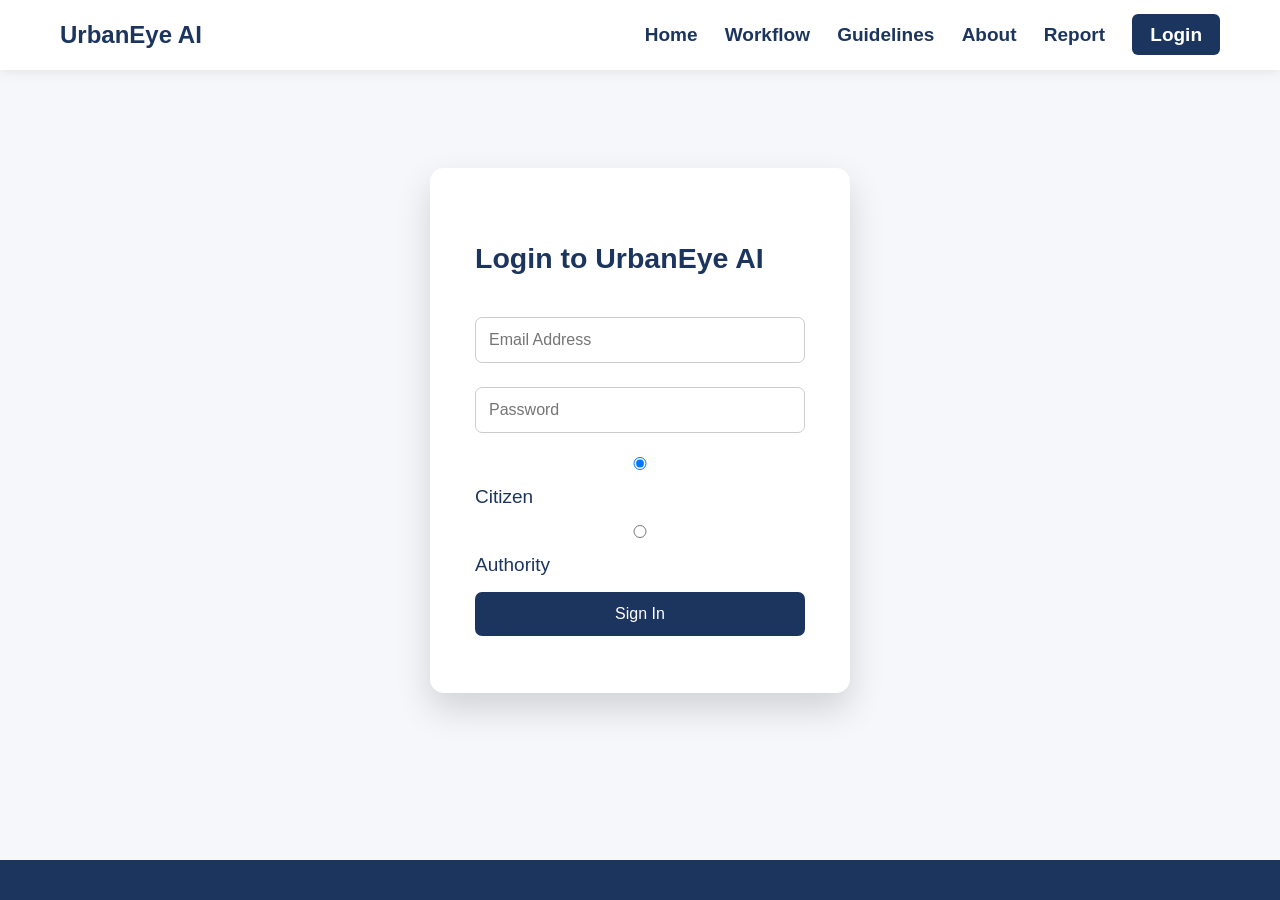
==== authority.html @ 593037b5 "initial commit" ====
<!DOCTYPE html>
<html>
<head>
<title>Authority Panel</title>
<link rel="stylesheet" href="css/style.css">
</head>
<body>

<h1 style="text-align:center">Authority Panel</h1>

<div id="authorityReports" class="history"></div>

<script src="js/script.js"></script>
</body>
</html>
---- css/style.css ----
*{box-sizing:border-box}
body{margin:0;font-family:'Segoe UI',Arial;background:#f5f7fb;color:#1c355e;font-size:19px;line-height:1.6}

/* NAVBAR */
.navbar{display:flex;justify-content:space-between;align-items:center;padding:16px 60px;background:white;
box-shadow:0 2px 12px rgba(0,0,0,.08);position:sticky;top:0;z-index:100}

.logo{font-size:24px;font-weight:700}

.nav-links a{margin-left:22px;text-decoration:none;color:#1c355e;font-weight:600}

.login-btn{background:#1c355e;color:white !important;padding:10px 18px;border-radius:6px;font-weight:600}

/* HERO */
.hero{
height:520px;
display:flex;
align-items:center;
justify-content:center;
text-align:center;
color:white;
background:linear-gradient(rgba(0,0,0,.6),rgba(0,0,0,.6)),
url('https://images.unsplash.com/photo-1480714378408-67cf0d13bc1b');
background-size:cover;background-position:center
}

.hero h1{font-size:60px;margin-bottom:12px}
.hero p{font-size:22px;max-width:720px;margin:auto}

.hero-buttons a{
display:inline-block;
margin:12px;
padding:12px 22px;
border-radius:6px;
text-decoration:none;
font-weight:600
}

.btn-primary{background:#2b9ed8;color:white}
.btn-secondary{border:2px solid white;color:white}

/* FEATURE CARDS */
.cards{display:flex;gap:35px;justify-content:center;flex-wrap:wrap;margin-top:50px}

.card{
background:white;
padding:35px;
width:300px;
border-radius:14px;
box-shadow:0 12px 28px rgba(0,0,0,.08);
transition:.35s;
text-align:center
}

.card img{width:90px;margin-bottom:18px}
.card:hover{transform:translateY(-8px) scale(1.03)}

/* SECTION */
.section{padding:90px 70px;text-align:center}

/* WORKFLOW */
.timeline{max-width:750px;margin:auto;margin-top:50px;text-align:left}

.step{
display:flex;
gap:20px;
margin-bottom:35px;
opacity:0;
transform:translateY(20px);
animation:fadeUp 1s forwards
}

.step:nth-child(2){animation-delay:.2s}
.step:nth-child(3){animation-delay:.4s}
.step:nth-child(4){animation-delay:.6s}
.step:nth-child(5){animation-delay:.8s}

.circle{
width:50px;height:50px;background:#1c355e;color:white;
border-radius:50%;
display:flex;align-items:center;justify-content:center;
font-weight:bold;font-size:18px
}

@keyframes fadeUp{to{opacity:1;transform:translateY(0)}}

/* GUIDELINES */
.guidelines-grid{
display:grid;
grid-template-columns:repeat(auto-fit,minmax(260px,1fr));
gap:28px;margin-top:40px
}

.rule{
background:white;padding:28px;border-radius:12px;
box-shadow:0 6px 18px rgba(0,0,0,.1)
}

.links{
margin-top:40px;
display:grid;
grid-template-columns:repeat(auto-fit,minmax(220px,1fr));
gap:20px
}

.link-card{
background:white;padding:25px;border-radius:10px;
box-shadow:0 6px 18px rgba(0,0,0,.1)
}

/* ABOUT */
.about-container{
display:flex;
align-items:center;
justify-content:center;
gap:40px;
flex-wrap:wrap;
margin-top:40px
}

.about-container img{
width:420px;
border-radius:12px;
box-shadow:0 10px 25px rgba(0,0,0,.15)
}

.about-text{max-width:520px;text-align:left;font-size:20px}

/* LOGIN */
.login-wrapper{display:flex;justify-content:center;align-items:center;height:80vh}

.login-card{
width:420px;background:white;padding:45px;border-radius:14px;
box-shadow:0 16px 35px rgba(0,0,0,.15)
}

input,button{
width:100%;padding:13px;margin:12px 0;border-radius:7px;border:1px solid #ccc;font-size:16px
}

button{background:#1c355e;color:white;border:none;cursor:pointer}

/* REPORT */
.report-area{
max-width:520px;margin:auto;background:white;padding:45px;border-radius:14px;
box-shadow:0 12px 30px rgba(0,0,0,.12)
}

.report-list{max-width:900px;margin:auto;margin-top:40px}

.report-item{
background:white;padding:22px;border-radius:12px;margin-bottom:16px;
box-shadow:0 6px 18px rgba(0,0,0,.1);
display:flex;gap:20px;align-items:center
}

.report-item img{width:130px;border-radius:10px}

/* FOOTER */
footer{background:#1c355e;color:white;padding:60px;margin-top:70px}

.footer-grid{display:flex;justify-content:space-between;flex-wrap:wrap}

.footer-grid a{color:white;text-decoration:none;display:block;margin:6px 0}

.report-box{
max-width:400px;
margin:40px auto;
background:#fff;
padding:30px;
border-radius:10px;
box-shadow:0 6px 18px rgba(0,0,0,0.1);
text-align:center;
}

.report-box input{
width:100%;
margin-bottom:15px;
}

.report-box button{
padding:10px 20px;
background:#1c355e;
color:white;
border:none;
border-radius:6px;
cursor:pointer;
}

.history{
max-width:900px;
margin:40px auto;
display:flex;
flex-wrap:wrap;
gap:20px;
justify-content:center;
}

.history img{
width:160px;
border-radius:8px;
}
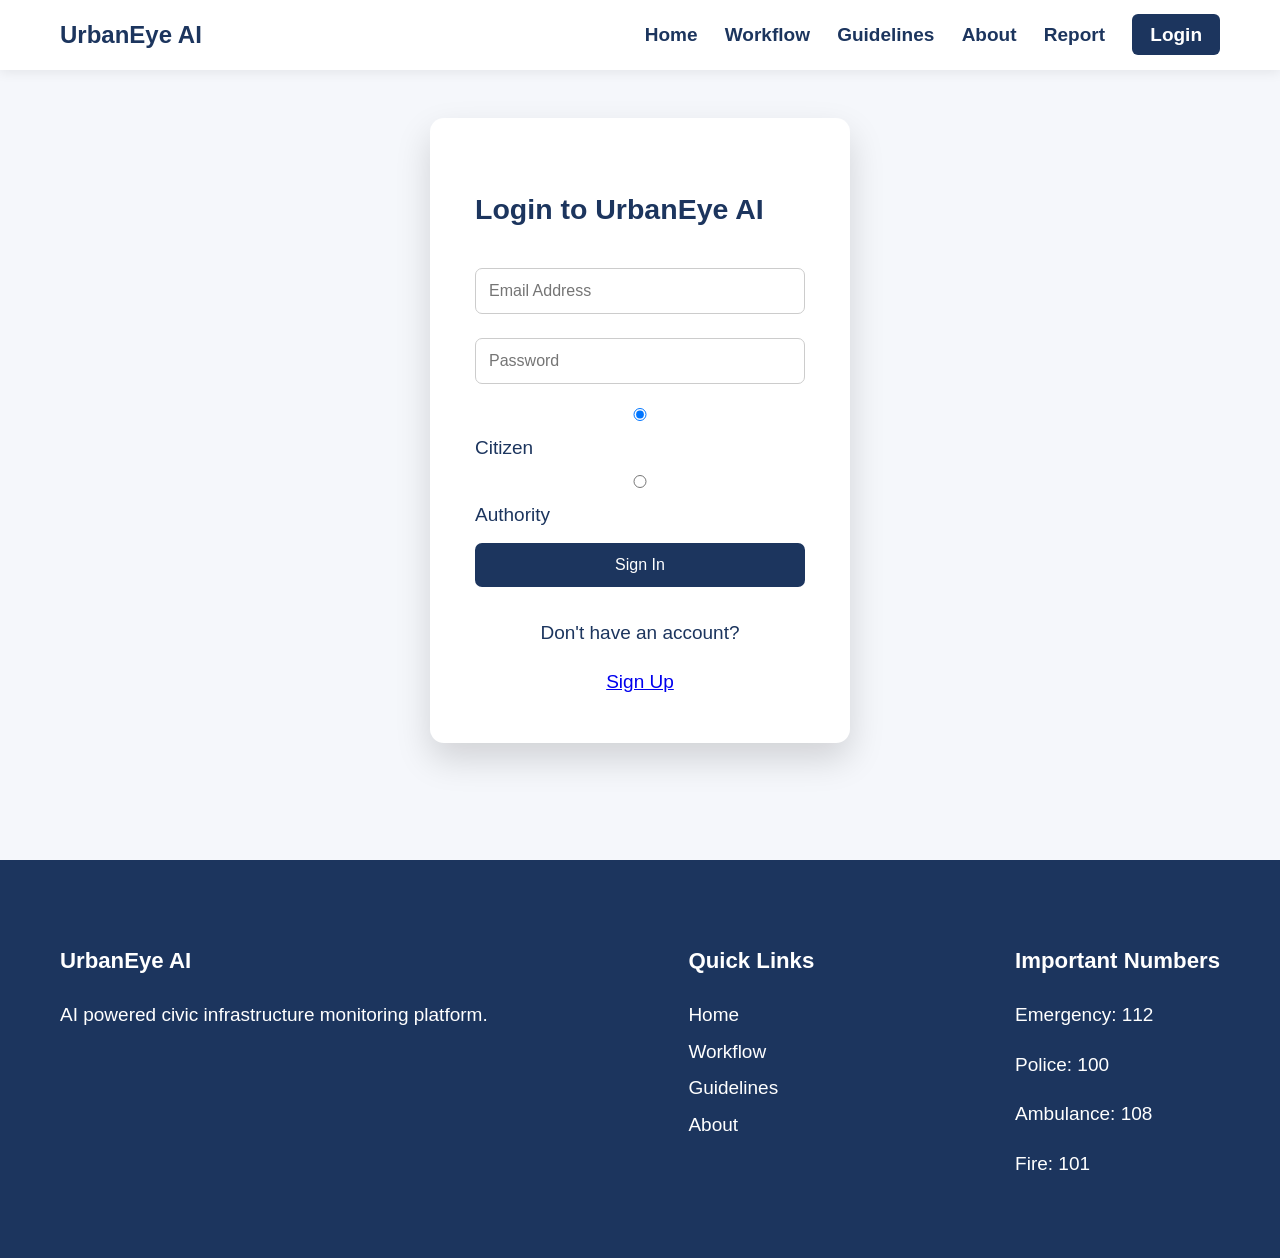
==== commit cd04c2b5: "Changes done" ====
--- a/authority.html
+++ b/authority.html
@@ -7,10 +7,83 @@
 </head>
 <body>
 
-<h1 style="text-align:center">Authority Panel</h1>
+<h1 style="text-align:center">Authority Control Panel</h1>
+
+<div style="max-width:900px;margin:auto">
+
+<!-- Counters -->
+<div class="report-box">
+<h3>Dashboard Overview</h3>
+<p>Total Issues: <span id="totalCount">0</span></p>
+<p>Pending: <span id="pendingCount">0</span></p>
+<p>Approved: <span id="approvedCount">0</span></p>
+</div>
+
+<!-- Department Filter -->
+<div class="report-box">
+<h3>Filter by Department</h3>
+<select id="deptFilter" onchange="loadAuthority()">
+<option value="all">All</option>
+<option value="General">General</option>
+<option value="Municipal">Municipal</option>
+<option value="Water">Water</option>
+<option value="Electricity">Electricity</option>
+<option value="Garbage">Garbage</option>
+</select>
+</div>
 
 <div id="authorityReports" class="history"></div>
 
+</div>
+
 <script src="js/script.js"></script>
+<script>
+function updateCounters(){
+
+let reports=JSON.parse(localStorage.getItem("reports")||"[]")
+
+let total=reports.length
+let pending=reports.filter(r=>r.status==="Pending").length
+let approved=reports.filter(r=>r.status==="Approved").length
+
+document.getElementById("totalCount").innerText=total
+document.getElementById("pendingCount").innerText=pending
+document.getElementById("approvedCount").innerText=approved
+
+}
+
+let oldLoadAuthority=loadAuthority
+
+loadAuthority=function(){
+
+let filter=document.getElementById("deptFilter").value
+
+let reports=JSON.parse(localStorage.getItem("reports")||"[]")
+let box=document.getElementById("authorityReports")
+
+box.innerHTML=""
+
+reports
+.filter(r=>filter==="all" || (r.department||"General")===filter)
+.forEach((r,i)=>{
+
+box.innerHTML+=`
+<div class="report-item">
+<img src="${r.image}" width="140">
+<div>
+<p><b>Department:</b> ${r.department||"General"}</p>
+<p><b>Status:</b> ${r.status}</p>
+<button onclick="toggleStatus(${i})">Toggle Status</button>
+</div>
+</div>
+`
+
+})
+
+updateCounters()
+
+}
+</script>
+
 </body>
 </html>
